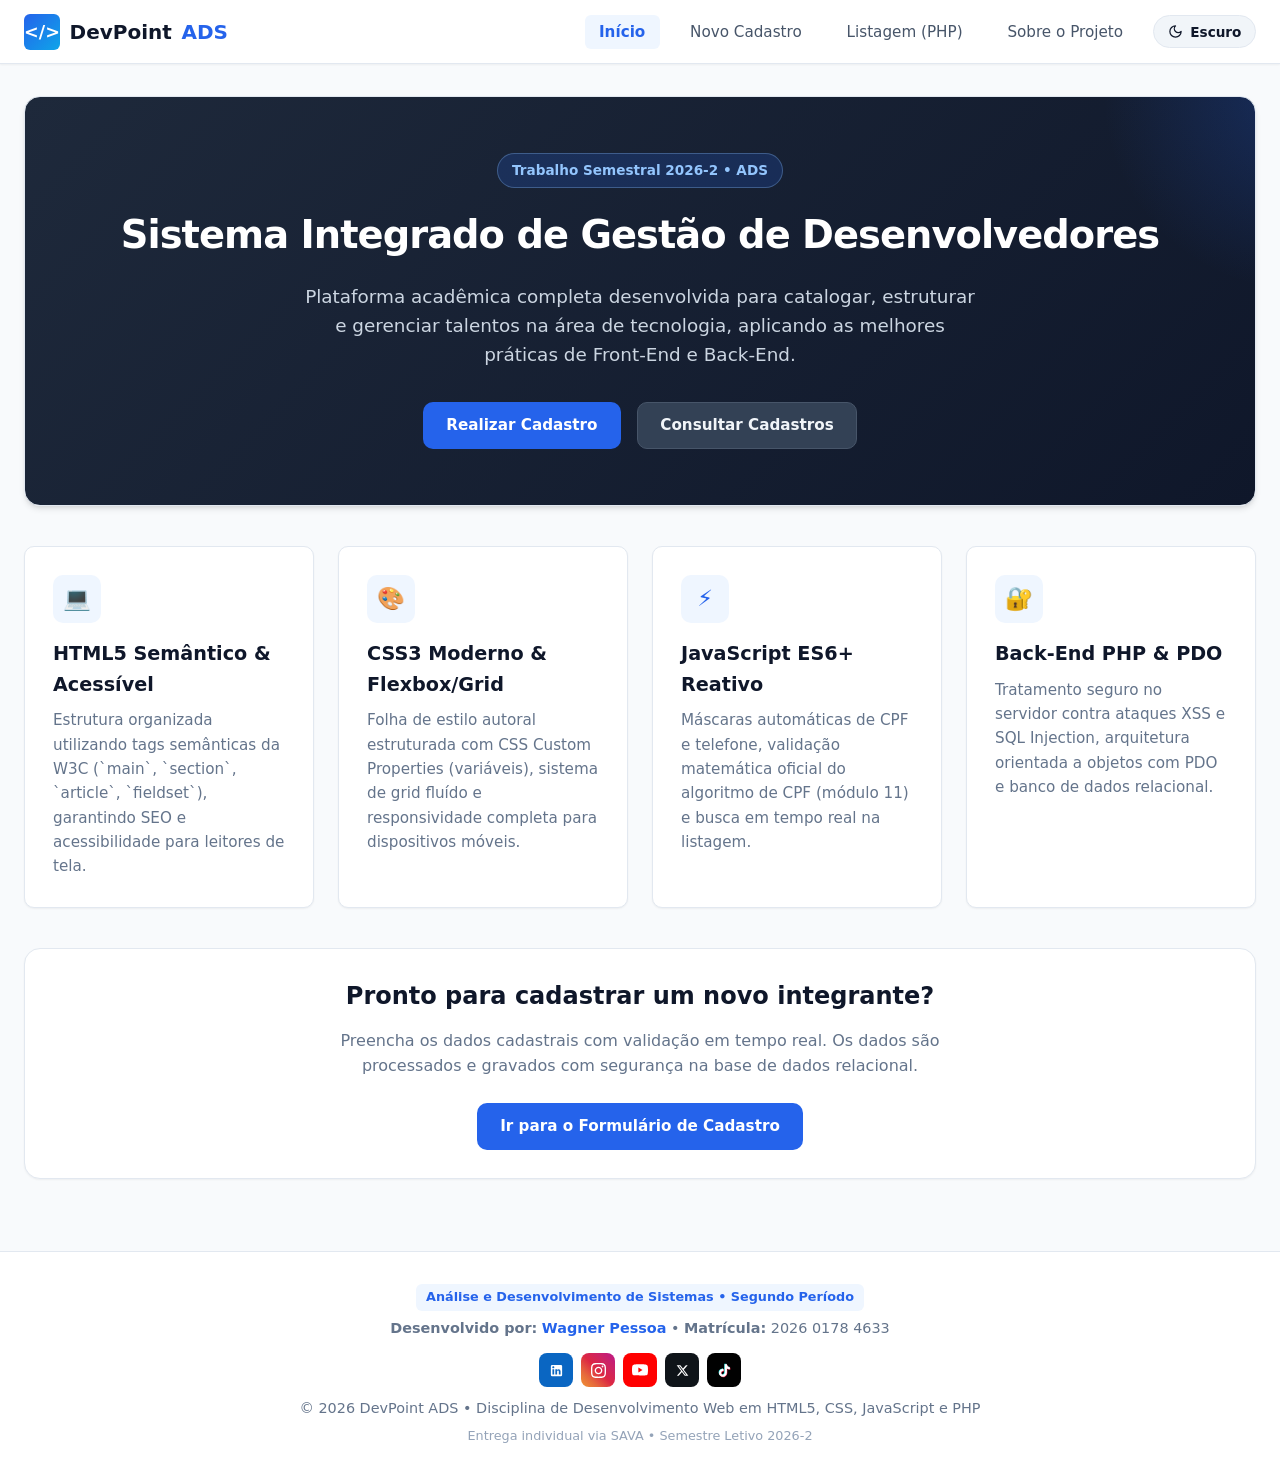
==== Introducao_Programacao_De_Computadores/Desenv. Web em Html5, Css, Javascript e Php/index.html @ 794cc897 "Envio do Projeto" ====
<!DOCTYPE html>
<html lang="pt-BR">
<head>
    <meta charset="UTF-8">
    <meta name="viewport" content="width=device-width, initial-scale=1.0">
    <title>DevPoint ADS - Gestão de Talentos em Tecnologia</title>
    <script>
        (function () {
            var t = localStorage.getItem('devpoint-theme');
            if (!t) t = window.matchMedia('(prefers-color-scheme: dark)').matches ? 'dark' : 'light';
            document.documentElement.setAttribute('data-theme', t);
        })();
    </script>
    <link rel="stylesheet" href="css/style.css">
</head>
<body>

    <!-- CABEÇALHO / NAVBAR -->
    <header class="navbar">
        <div class="nav-container">
            <a href="index.html" class="brand">
                <div class="brand-icon">&lt;/&gt;</div>
                DevPoint <span>ADS</span>
            </a>
            <nav>
                <ul class="nav-links">
                    <li><a href="index.html" class="active">Início</a></li>
                    <li><a href="cadastro.html">Novo Cadastro</a></li>
                    <li><a href="listar.php">Listagem (PHP)</a></li>
                    <li><a href="sobre.html">Sobre o Projeto</a></li>
                    <li>
                        <button type="button" id="theme-toggle" class="theme-toggle-btn" aria-label="Alternar tema claro e escuro">
                            <span>Escuro</span>
                        </button>
                    </li>
                </ul>
            </nav>
        </div>
    </header>

    <!-- CONTEÚDO PRINCIPAL -->
    <main class="main-wrapper">

        <!-- HERO SECTION -->
        <section class="hero">
            <span class="hero-tag">Trabalho Semestral 2026-2 &bull; ADS</span>
            <h1>Sistema Integrado de Gestão de Desenvolvedores</h1>
            <p>
                Plataforma acadêmica completa desenvolvida para catalogar, estruturar e gerenciar talentos na área de tecnologia, aplicando as melhores práticas de Front-End e Back-End.
            </p>
            <div class="hero-actions">
                <a href="cadastro.html" class="btn btn-primary">Realizar Cadastro</a>
                <a href="listar.php" class="btn btn-secondary">Consultar Cadastros</a>
            </div>
        </section>

        <!-- CARDS DE RECURSOS / ARQUITETURA -->
        <section class="grid-cards">
            <article class="card">
                <div class="card-icon">&#128187;</div>
                <h3>HTML5 Semântico &amp; Acessível</h3>
                <p>
                    Estrutura organizada utilizando tags semânticas da W3C (`main`, `section`, `article`, `fieldset`), garantindo SEO e acessibilidade para leitores de tela.
                </p>
            </article>

            <article class="card">
                <div class="card-icon">&#127912;</div>
                <h3>CSS3 Moderno &amp; Flexbox/Grid</h3>
                <p>
                    Folha de estilo autoral estruturada com CSS Custom Properties (variáveis), sistema de grid fluído e responsividade completa para dispositivos móveis.
                </p>
            </article>

            <article class="card">
                <div class="card-icon">&#9889;</div>
                <h3>JavaScript ES6+ Reativo</h3>
                <p>
                    Máscaras automáticas de CPF e telefone, validação matemática oficial do algoritmo de CPF (módulo 11) e busca em tempo real na listagem.
                </p>
            </article>

            <article class="card">
                <div class="card-icon">&#128272;</div>
                <h3>Back-End PHP &amp; PDO</h3>
                <p>
                    Tratamento seguro no servidor contra ataques XSS e SQL Injection, arquitetura orientada a objetos com PDO e banco de dados relacional.
                </p>
            </article>
        </section>

        <!-- BANNER DE RESUMO OPERACIONAL -->
        <div class="table-card" style="text-align: center; margin-bottom: 2.5rem;">
            <h2>Pronto para cadastrar um novo integrante?</h2>
            <p style="color: var(--text-muted); margin: 0.8rem auto 1.5rem; max-width: 600px;">
                Preencha os dados cadastrais com validação em tempo real. Os dados são processados e gravados com segurança na base de dados relacional.
            </p>
            <a href="cadastro.html" class="btn btn-primary">Ir para o Formulário de Cadastro</a>
        </div>

    </main>

    <!-- RODAPÉ -->
    <footer>
        <div class="footer-content">
            <span class="footer-badge">Análise e Desenvolvimento de Sistemas &bull; Segundo Período</span>
            <p><strong>Desenvolvido por:</strong> <a href="https://github.com/WagnerPessoaDEV" target="_blank" rel="noopener noreferrer" class="author-name-link" title="Acessar Portfólio de Wagner Pessoa">Wagner Pessoa</a> &bull; <strong>Matrícula:</strong> 2026 0178 4633</p>
            <div class="footer-socials">
                <a href="https://www.linkedin.com/in/wagnerpessoadev/" target="_blank" rel="noopener noreferrer" class="social-btn social-btn-linkedin" title="LinkedIn">
                    <svg viewBox="0 0 24 24" width="15" height="15" fill="currentColor" aria-hidden="true"><path d="M19 3a2 2 0 0 1 2 2v14a2 2 0 0 1-2 2H5a2 2 0 0 1-2-2V5a2 2 0 0 1 2-2h14m-.5 15.5v-5.3a3.26 3.26 0 0 0-3.26-3.26c-.85 0-1.84.52-2.28 1.3v-1.11h-2.79v8.37h2.79v-4.93c0-.77.62-1.4 1.39-1.4a1.4 1.4 0 0 1 1.4 1.4v4.93h2.75M6.88 8.56a1.68 1.68 0 0 0 1.68-1.68c0-.93-.75-1.69-1.68-1.69a1.69 1.69 0 0 0-1.69 1.69c0 .93.76 1.68 1.69 1.68m1.39 9.94v-8.37H5.5v8.37h2.77z"/></svg>
                </a>
                <a href="https://www.instagram.com/wagnerpessoadev/" target="_blank" rel="noopener noreferrer" class="social-btn social-btn-instagram" title="Instagram">
                    <svg viewBox="0 0 24 24" width="15" height="15" fill="currentColor" aria-hidden="true"><path d="M12 2.163c3.204 0 3.584.012 4.85.07 3.252.148 4.771 1.691 4.919 4.919.058 1.265.069 1.645.069 4.849 0 3.205-.012 3.584-.069 4.849-.149 3.225-1.664 4.771-4.919 4.919-1.266.058-1.644.07-4.85.07-3.204 0-3.584-.012-4.849-.07-3.26-.149-4.771-1.699-4.919-4.92-.058-1.265-.07-1.644-.07-4.849 0-3.204.013-3.583.07-4.849.149-3.227 1.664-4.771 4.919-4.919 1.266-.057 1.645-.069 4.849-.069zm0-2.163c-3.259 0-3.667.014-4.947.072-4.358.2-6.78 2.618-6.98 6.98-.059 1.281-.073 1.689-.073 4.948 0 3.259.014 3.668.072 4.948.2 4.358 2.618 6.78 6.98 6.98 1.281.058 1.689.072 4.948.072 3.259 0 3.668-.014 4.948-.072 4.354-.2 6.782-2.618 6.979-6.98.059-1.28.073-1.689.073-4.948 0-3.259-.014-3.667-.072-4.947-.196-4.354-2.617-6.78-6.979-6.98-1.281-.059-1.69-.073-4.949-.073zm0 5.838c-3.403 0-6.162 2.759-6.162 6.162s2.759 6.163 6.162 6.163 6.162-2.759 6.162-6.163c0-3.403-2.759-6.162-6.162-6.162zm0 10.162c-2.209 0-4-1.79-4-4 0-2.209 1.791-4 4-4s4 1.791 4 4c0 2.21-1.791 4-4 4zm6.406-11.845c-.796 0-1.441.645-1.441 1.44s.645 1.44 1.441 1.44c.795 0 1.439-.645 1.439-1.44s-.644-1.44-1.439-1.44z"/></svg>
                </a>
                <a href="https://www.youtube.com/@wagnerpessoaDEV" target="_blank" rel="noopener noreferrer" class="social-btn social-btn-youtube" title="YouTube">
                    <svg viewBox="0 0 24 24" width="16" height="16" fill="currentColor" aria-hidden="true"><path d="M23.498 6.186a3.016 3.016 0 0 0-2.122-2.136C19.505 3.545 12 3.545 12 3.545s-7.505 0-9.377.505A3.017 3.017 0 0 0 .502 6.186C0 8.07 0 12 0 12s0 3.93.502 5.814a3.016 3.016 0 0 0 2.122 2.136c1.871.505 9.376.505 9.376.505s7.505 0 9.377-.505a3.015 3.015 0 0 0 2.122-2.136C24 15.93 24 12 24 12s0-3.93-.502-5.814zM9.545 15.568V8.432L15.818 12l-6.273 3.568z"/></svg>
                </a>
                <a href="https://x.com/WagnerPessoaDEV" target="_blank" rel="noopener noreferrer" class="social-btn social-btn-x" title="X (Twitter)">
                    <svg viewBox="0 0 24 24" width="13" height="13" fill="currentColor" aria-hidden="true"><path d="M18.244 2.25h3.308l-7.227 8.26 8.502 11.24H16.17l-5.214-6.817L4.99 21.75H1.68l7.73-8.835L1.254 2.25H8.08l4.713 6.231zm-1.161 17.52h1.833L7.084 4.126H5.117z"/></svg>
                </a>
                <a href="https://www.tiktok.com/@wagnerpessoadev" target="_blank" rel="noopener noreferrer" class="social-btn social-btn-tiktok" title="TikTok">
                    <svg viewBox="0 0 24 24" width="15" height="15" aria-hidden="true">
                        <path transform="translate(-0.7, -0.7)" fill="#25F4EE" d="M19.59 6.69a4.83 4.83 0 0 1-3.77-4.25V2h-3.45v13.67a2.89 2.89 0 0 1-5.2 1.74 2.89 2.89 0 0 1 2.31-4.64 2.93 2.93 0 0 1 .88.13V9.4a6.84 6.84 0 0 0-1-.05A6.33 6.33 0 0 0 5 20.1a6.34 6.34 0 0 0 10.86-4.43v-7a8.16 8.16 0 0 0 4.77 1.52v-3.4a4.85 4.85 0 0 1-1-.1z"/>
                        <path transform="translate(0.7, 0.7)" fill="#FE2C55" d="M19.59 6.69a4.83 4.83 0 0 1-3.77-4.25V2h-3.45v13.67a2.89 2.89 0 0 1-5.2 1.74 2.89 2.89 0 0 1 2.31-4.64 2.93 2.93 0 0 1 .88.13V9.4a6.84 6.84 0 0 0-1-.05A6.33 6.33 0 0 0 5 20.1a6.34 6.34 0 0 0 10.86-4.43v-7a8.16 8.16 0 0 0 4.77 1.52v-3.4a4.85 4.85 0 0 1-1-.1z"/>
                        <path fill="#FFFFFF" d="M19.59 6.69a4.83 4.83 0 0 1-3.77-4.25V2h-3.45v13.67a2.89 2.89 0 0 1-5.2 1.74 2.89 2.89 0 0 1 2.31-4.64 2.93 2.93 0 0 1 .88.13V9.4a6.84 6.84 0 0 0-1-.05A6.33 6.33 0 0 0 5 20.1a6.34 6.34 0 0 0 10.86-4.43v-7a8.16 8.16 0 0 0 4.77 1.52v-3.4a4.85 4.85 0 0 1-1-.1z"/>
                    </svg>
                </a>
            </div>
            <p>&copy; 2026 DevPoint ADS &bull; Disciplina de Desenvolvimento Web em HTML5, CSS, JavaScript e PHP</p>
            <p style="font-size: 0.8rem; color: #94a3b8;">Entrega individual via SAVA &bull; Semestre Letivo 2026-2</p>
        </div>
    </footer>

    <script src="js/main.js"></script>
</body>
</html>
---- Introducao_Programacao_De_Computadores/Desenv. Web em Html5, Css, Javascript e Php/css/style.css ----
/* ==============================================================================
   PROJETO: Sistema de Gestão de Desenvolvedores (DevPoint ADS)
   DISCIPLINA: Desenvolvimento Web em HTML5, CSS, JavaScript e PHP (2026-2)
   AUTOR: Wagner Pessoa (Matrícula: 2026 0178 4633) - ADS
   ARQUIVO: css/style.css
   CONCEITO: Design System com CSS Variables, Flexbox, Grid e Responsividade
   ============================================================================== */

/* --- 1. RESET E VARIÁVEIS GLOBAIS (TEMA CLARO & ESCURO) --- */
:root {
  color-scheme: light;

  --primary: #2563eb;
  --primary-hover: #1d4ed8;
  --primary-light: #eff6ff;
  --secondary: #475569;
  --accent: #0ea5e9;
  --success: #10b981;
  --success-bg: #ecfdf5;
  --danger: #ef4444;
  --danger-hover: #dc2626;
  --danger-bg: #fef2f2;
  --warning: #f59e0b;
  --warning-bg: #fffbeb;

  --bg-page: #f8fafc;
  --bg-surface: #ffffff;
  --bg-card: #ffffff;
  --bg-input: #ffffff;
  --bg-subtle: #f1f5f9;
  --bg-avatar: #e2e8f0;
  --bg-hover: #f8fafc;
  --text-main: #0f172a;
  --text-muted: #64748b;
  --border-color: #e2e8f0;
  --border-focus: #3b82f6;
  --card-hover-border: #cbd5e1;

  --hero-bg: linear-gradient(135deg, #1e293b, #0f172a);
  --btn-secondary-bg: #334155;
  --btn-secondary-text: #f1f5f9;
  --btn-secondary-border: #475569;
  --btn-secondary-hover: #475569;

  --badge-junior-bg: #dbeafe;
  --badge-junior-text: #1e40af;
  --badge-pleno-bg: #fef3c7;
  --badge-pleno-text: #92400e;
  --badge-senior-bg: #d1fae5;
  --badge-senior-text: #065f46;
  --badge-tech-text: #334155;

  --alert-success-border: #a7f3d0;
  --alert-success-text: #065f46;
  --alert-danger-border: #fecaca;
  --alert-danger-text: #991b1b;

  --shadow-sm: 0 1px 2px 0 rgba(0, 0, 0, 0.05);
  --shadow-md: 0 4px 6px -1px rgba(0, 0, 0, 0.1), 0 2px 4px -2px rgba(0, 0, 0, 0.1);
  --shadow-lg: 0 10px 15px -3px rgba(0, 0, 0, 0.1), 0 4px 6px -4px rgba(0, 0, 0, 0.1);

  --radius-sm: 6px;
  --radius-md: 10px;
  --radius-lg: 16px;
  --transition: all 0.2s ease-in-out;
  --font-family: system-ui, -apple-system, 'Segoe UI', Roboto, Helvetica, Arial, sans-serif;
}

[data-theme="dark"] {
  color-scheme: dark;

  --primary: #3b82f6;
  --primary-hover: #60a5fa;
  --primary-light: rgba(59, 130, 246, 0.16);
  --secondary: #cbd5e1;
  --accent: #38bdf8;
  --success: #34d399;
  --success-bg: rgba(16, 185, 129, 0.14);
  --danger: #f87171;
  --danger-hover: #ef4444;
  --danger-bg: rgba(239, 68, 68, 0.15);
  --warning: #fbbf24;
  --warning-bg: rgba(245, 158, 11, 0.14);

  --bg-page: #0b1120;
  --bg-surface: #0f172a;
  --bg-card: #111c31;
  --bg-input: #0b1324;
  --bg-subtle: #1e293b;
  --bg-avatar: #1e293b;
  --bg-hover: rgba(59, 130, 246, 0.08);
  --text-main: #f1f5f9;
  --text-muted: #94a3b8;
  --border-color: #1e293b;
  --border-focus: #60a5fa;
  --card-hover-border: #334155;

  --hero-bg: linear-gradient(135deg, #131f38, #080d1a);
  --btn-secondary-bg: #1e293b;
  --btn-secondary-text: #e2e8f0;
  --btn-secondary-border: #334155;
  --btn-secondary-hover: #334155;

  --badge-junior-bg: rgba(59, 130, 246, 0.2);
  --badge-junior-text: #93c5fd;
  --badge-pleno-bg: rgba(245, 158, 11, 0.2);
  --badge-pleno-text: #fcd34d;
  --badge-senior-bg: rgba(16, 185, 129, 0.2);
  --badge-senior-text: #6ee7b7;
  --badge-tech-text: #cbd5e1;

  --alert-success-border: rgba(16, 185, 129, 0.35);
  --alert-success-text: #6ee7b7;
  --alert-danger-border: rgba(239, 68, 68, 0.35);
  --alert-danger-text: #fca5a5;

  --shadow-sm: 0 1px 2px 0 rgba(0, 0, 0, 0.35);
  --shadow-md: 0 4px 10px -1px rgba(0, 0, 0, 0.45), 0 2px 4px -2px rgba(0, 0, 0, 0.35);
  --shadow-lg: 0 10px 20px -3px rgba(0, 0, 0, 0.55), 0 4px 6px -4px rgba(0, 0, 0, 0.4);
}

* {
  margin: 0;
  padding: 0;
  box-sizing: border-box;
}

body {
  font-family: var(--font-family);
  background-color: var(--bg-page);
  color: var(--text-main);
  line-height: 1.6;
  min-height: 100vh;
  display: flex;
  flex-direction: column;
  transition: background-color 0.25s ease, color 0.2s ease;
}

code {
  background-color: var(--bg-subtle);
  color: var(--primary);
  padding: 0.15rem 0.4rem;
  border-radius: 4px;
  font-size: 0.85em;
}

/* --- 2. HEADER E NAVEGAÇÃO --- */
.navbar {
  background-color: var(--bg-surface);
  border-bottom: 1px solid var(--border-color);
  position: sticky;
  top: 0;
  z-index: 100;
  box-shadow: var(--shadow-sm);
}

.nav-container {
  max-width: 1280px;
  margin: 0 auto;
  padding: 0.85rem 1.5rem;
  display: flex;
  justify-content: space-between;
  align-items: center;
}

.brand {
  display: flex;
  align-items: center;
  gap: 0.6rem;
  text-decoration: none;
  font-size: 1.25rem;
  font-weight: 700;
  color: var(--text-main);
}

.brand-icon {
  background: linear-gradient(135deg, var(--primary), var(--accent));
  color: #fff;
  width: 36px;
  height: 36px;
  border-radius: var(--radius-sm);
  display: flex;
  align-items: center;
  justify-content: center;
  font-size: 1.1rem;
}

.brand span {
  color: var(--primary);
}

.nav-links {
  display: flex;
  list-style: none;
  gap: 1rem;
  align-items: center;
}

.nav-links a {
  text-decoration: none;
  color: var(--secondary);
  font-weight: 500;
  padding: 0.5rem 0.9rem;
  border-radius: var(--radius-sm);
  transition: var(--transition);
  font-size: 0.95rem;
}

.nav-links a:hover {
  color: var(--primary);
  background-color: var(--primary-light);
}

.nav-links a.active {
  color: var(--primary);
  background-color: var(--primary-light);
  font-weight: 600;
}

/* Botão de alternância de tema (Claro/Escuro) */
.theme-toggle-btn {
  display: inline-flex;
  align-items: center;
  gap: 0.45rem;
  padding: 0.45rem 0.85rem;
  border-radius: 999px;
  background-color: var(--bg-subtle);
  color: var(--text-main);
  border: 1px solid var(--border-color);
  font-family: inherit;
  font-size: 0.85rem;
  font-weight: 600;
  cursor: pointer;
  transition: var(--transition);
}

.theme-toggle-btn:hover {
  border-color: var(--primary);
  color: var(--primary);
  background-color: var(--primary-light);
}

.theme-toggle-btn svg {
  display: block;
  flex-shrink: 0;
}

/* --- 3. CONTAINER PRINCIPAL --- */
.main-wrapper {
  flex: 1;
  max-width: 1280px;
  width: 100%;
  margin: 2rem auto;
  padding: 0 1.5rem;
}

/* --- 4. HERO SECTION (HOME) --- */
.hero {
  background: var(--hero-bg);
  color: #ffffff;
  border: 1px solid var(--border-color);
  border-radius: var(--radius-lg);
  padding: 3.5rem 2rem;
  text-align: center;
  margin-bottom: 2.5rem;
  box-shadow: var(--shadow-md);
  position: relative;
  overflow: hidden;
}

.hero::after {
  content: "";
  position: absolute;
  top: -50%;
  right: -20%;
  width: 400px;
  height: 400px;
  background: radial-gradient(circle, rgba(37, 99, 235, 0.25) 0%, transparent 70%);
  pointer-events: none;
}

.hero-tag {
  display: inline-block;
  background-color: rgba(37, 99, 235, 0.2);
  color: #93c5fd;
  border: 1px solid rgba(147, 197, 253, 0.3);
  padding: 0.35rem 0.9rem;
  border-radius: 999px;
  font-size: 0.85rem;
  font-weight: 600;
  margin-bottom: 1rem;
}

.hero h1 {
  font-size: 2.4rem;
  font-weight: 800;
  letter-spacing: -0.025em;
  margin-bottom: 1rem;
}

.hero p {
  font-size: 1.15rem;
  color: #cbd5e1;
  max-width: 680px;
  margin: 0 auto 2rem;
}

.hero-actions {
  display: flex;
  gap: 1rem;
  justify-content: center;
  flex-wrap: wrap;
}

/* --- 5. BOTÕES --- */
.btn {
  display: inline-flex;
  align-items: center;
  justify-content: center;
  gap: 0.5rem;
  padding: 0.65rem 1.4rem;
  border-radius: var(--radius-md);
  font-size: 0.95rem;
  font-weight: 600;
  cursor: pointer;
  text-decoration: none;
  border: 1px solid transparent;
  transition: var(--transition);
}

.btn-primary {
  background-color: var(--primary);
  color: #ffffff;
}

.btn-primary:hover {
  background-color: var(--primary-hover);
  box-shadow: 0 4px 12px rgba(37, 99, 235, 0.3);
  transform: translateY(-1px);
}

.btn-secondary {
  background-color: var(--btn-secondary-bg);
  color: var(--btn-secondary-text);
  border: 1px solid var(--btn-secondary-border);
}

.btn-secondary:hover {
  background-color: var(--btn-secondary-hover);
  color: #ffffff;
}

.btn-outline {
  background-color: transparent;
  color: var(--primary);
  border-color: var(--border-color);
}

.btn-outline:hover {
  background-color: var(--primary-light);
  border-color: var(--primary);
}

.btn-danger {
  background-color: var(--danger);
  color: #ffffff;
}

.btn-danger:hover {
  background-color: var(--danger-hover);
}

.btn-sm {
  padding: 0.4rem 0.8rem;
  font-size: 0.85rem;
}

/* --- 6. GRIDS E CARDS --- */
.grid-cards {
  display: grid;
  grid-template-columns: repeat(auto-fit, minmax(280px, 1fr));
  gap: 1.5rem;
  margin-bottom: 2.5rem;
}

.card {
  background-color: var(--bg-card);
  border: 1px solid var(--border-color);
  border-radius: var(--radius-md);
  padding: 1.75rem;
  box-shadow: var(--shadow-sm);
  transition: var(--transition);
}

.card:hover {
  border-color: var(--card-hover-border);
  box-shadow: var(--shadow-md);
  transform: translateY(-2px);
}

.card-icon {
  width: 48px;
  height: 48px;
  border-radius: var(--radius-md);
  background-color: var(--primary-light);
  color: var(--primary);
  display: flex;
  align-items: center;
  justify-content: center;
  font-size: 1.4rem;
  margin-bottom: 1rem;
}

.card h3 {
  font-size: 1.2rem;
  margin-bottom: 0.5rem;
  color: var(--text-main);
}

.card p {
  color: var(--text-muted);
  font-size: 0.95rem;
}

/* --- 7. FORMULÁRIO DE CADASTRO --- */
.form-card {
  background-color: var(--bg-card);
  border: 1px solid var(--border-color);
  border-radius: var(--radius-lg);
  padding: 2.5rem;
  box-shadow: var(--shadow-md);
  max-width: 820px;
  margin: 0 auto;
}

.form-header {
  border-bottom: 1px solid var(--border-color);
  padding-bottom: 1.25rem;
  margin-bottom: 2rem;
}

.form-header h2 {
  font-size: 1.6rem;
  color: var(--text-main);
  display: flex;
  align-items: center;
  gap: 0.5rem;
}

.form-header p {
  color: var(--text-muted);
  font-size: 0.95rem;
  margin-top: 0.25rem;
}

.form-grid {
  display: grid;
  grid-template-columns: 1fr 1fr;
  gap: 1.25rem;
}

.form-group-full {
  grid-column: 1 / -1;
}

.form-group {
  display: flex;
  flex-direction: column;
  gap: 0.4rem;
}

.form-group label {
  font-weight: 600;
  font-size: 0.9rem;
  color: var(--text-main);
}

.form-group label .required {
  color: var(--danger);
  margin-left: 2px;
}

.form-control {
  width: 100%;
  padding: 0.65rem 0.9rem;
  font-size: 0.95rem;
  font-family: inherit;
  color: var(--text-main);
  background-color: var(--bg-input);
  border: 1px solid var(--border-color);
  border-radius: var(--radius-sm);
  transition: var(--transition);
}

.form-control::placeholder {
  color: var(--text-muted);
}

select.form-control option {
  background-color: var(--bg-card);
  color: var(--text-main);
}

.form-control:focus {
  outline: none;
  border-color: var(--border-focus);
  box-shadow: 0 0 0 3px rgba(37, 99, 235, 0.15);
}

.form-control.is-invalid {
  border-color: var(--danger);
  background-color: var(--danger-bg);
}

.form-control.is-valid {
  border-color: var(--success);
}

.field-feedback {
  font-size: 0.8rem;
  color: var(--danger);
  min-height: 1rem;
}

/* Upload e Pré-visualização de Foto */
.photo-upload-box {
  display: flex;
  align-items: center;
  gap: 1.25rem;
  padding: 1rem;
  background-color: var(--bg-page);
  border: 1px dashed var(--border-color);
  border-radius: var(--radius-md);
  margin-top: 0.35rem;
}

.avatar-preview {
  width: 76px;
  height: 76px;
  border-radius: 50%;
  background-color: var(--bg-avatar);
  border: 2px solid var(--border-color);
  display: flex;
  align-items: center;
  justify-content: center;
  overflow: hidden;
  font-size: 2rem;
  color: var(--text-muted);
  flex-shrink: 0;
}

.avatar-preview img {
  width: 100%;
  height: 100%;
  object-fit: cover;
}

.photo-input-area {
  display: flex;
  flex-direction: column;
  gap: 0.35rem;
}

.photo-hint {
  font-size: 0.78rem;
  color: var(--text-muted);
}

/* Divisores de Seção no Formulário */
.form-section-divider {
  margin-top: 1.25rem;
  padding-top: 1.25rem;
  border-top: 1px solid var(--border-color);
}

.form-section-title {
  font-size: 1.05rem;
  font-weight: 700;
  color: var(--primary);
  display: block;
}

.form-section-desc {
  font-size: 0.85rem;
  color: var(--text-muted);
  margin-top: 0.2rem;
}

/* Redes Sociais na Tabela de Listagem */
.social-badges {
  display: flex;
  align-items: center;
  gap: 0.35rem;
  margin-top: 0.4rem;
  flex-wrap: nowrap;
}

.social-badges .social-btn {
  width: 26px;
  height: 26px;
  padding: 0;
  border-radius: 6px;
}

.social-btn {
  display: inline-flex;
  align-items: center;
  justify-content: center;
  gap: 0.4rem;
  padding: 0.25rem 0.6rem;
  border-radius: var(--radius-sm);
  font-size: 0.8rem;
  font-weight: 600;
  text-decoration: none;
  transition: var(--transition);
}

.social-btn svg {
  display: block;
  flex-shrink: 0;
}

.footer-socials .social-btn {
  width: 34px;
  height: 34px;
  padding: 0;
  border-radius: 8px;
}

.social-btn-linkedin {
  background-color: #0a66c2;
  color: #ffffff;
}

.social-btn-instagram {
  background: linear-gradient(45deg, #f09433 0%, #e6683c 25%, #dc2743 50%, #cc2366 75%, #bc1888 100%);
  color: #ffffff;
}

.social-btn-youtube {
  background-color: #ff0000;
  color: #ffffff;
}

.social-btn-x {
  background-color: #0f1419;
  color: #ffffff;
}

.social-btn-tiktok {
  background-color: #010101;
  color: #ffffff;
}

[data-theme="dark"] .social-btn-x,
[data-theme="dark"] .social-btn-tiktok {
  box-shadow: inset 0 0 0 1px rgba(255, 255, 255, 0.18);
}

.social-btn:hover {
  opacity: 0.85;
  transform: translateY(-1px);
}

.dev-avatar-table,
.dev-avatar-fallback {
  width: 50px;
  height: 50px;
  border-radius: 50%;
  border: 2px solid var(--border-color);
  box-shadow: var(--shadow-sm);
  flex-shrink: 0;
}

.dev-avatar-table {
  object-fit: cover;
}

.dev-avatar-fallback {
  background-color: var(--bg-avatar);
  display: flex;
  align-items: center;
  justify-content: center;
  font-size: 1.35rem;
  color: var(--text-muted);
}

.dev-profile-cell {
  display: flex;
  align-items: center;
  gap: 0.85rem;
  min-width: 230px;
}

.dev-profile-info {
  display: flex;
  flex-direction: column;
  gap: 0.15rem;
}

.dev-name {
  color: var(--text-main);
  font-size: 0.98rem;
  font-weight: 700;
  line-height: 1.25;
  white-space: nowrap;
}

.dev-cpf {
  font-size: 0.8rem;
  color: var(--text-muted);
  white-space: nowrap;
  font-variant-numeric: tabular-nums;
}

.dev-contact-cell {
  display: flex;
  flex-direction: column;
  gap: 0.2rem;
  white-space: nowrap;
}

.dev-email {
  color: var(--primary);
  text-decoration: none;
  font-weight: 500;
  font-size: 0.9rem;
}

.dev-email:hover {
  text-decoration: underline;
}

.dev-phone {
  color: var(--text-muted);
  font-size: 0.82rem;
  font-variant-numeric: tabular-nums;
}

.dev-role-cell {
  display: flex;
  flex-direction: column;
  align-items: flex-start;
  gap: 0.35rem;
  white-space: nowrap;
}

.dev-cargo {
  font-weight: 600;
  font-size: 0.9rem;
  color: var(--text-main);
}

.dev-skills-cell {
  min-width: 195px;
  max-width: 265px;
}

.skills-list {
  display: flex;
  flex-wrap: wrap;
  gap: 0.35rem;
}

.dev-bio-snippet {
  font-size: 0.8rem;
  color: var(--text-muted);
  margin-top: 0.45rem;
  font-style: italic;
  line-height: 1.4;
}

.dev-date-cell {
  white-space: nowrap;
  font-size: 0.85rem;
  color: var(--secondary);
  font-variant-numeric: tabular-nums;
}

.textarea-char-count {
  font-size: 0.8rem;
  color: var(--text-muted);
  text-align: right;
  margin-top: 0.25rem;
}

/* Opções de rádio e checkbox personalizadas */
.options-group {
  display: flex;
  flex-wrap: wrap;
  gap: 1rem;
  margin-top: 0.35rem;
}

.option-item {
  display: flex;
  align-items: center;
  gap: 0.4rem;
  font-size: 0.92rem;
  cursor: pointer;
  color: var(--text-main);
}

.option-item input[type="radio"],
.option-item input[type="checkbox"] {
  cursor: pointer;
  accent-color: var(--primary);
  width: 17px;
  height: 17px;
}

.terms-box {
  display: flex;
  align-items: flex-start;
  gap: 0.6rem;
  padding: 1rem;
  background-color: var(--bg-page);
  border: 1px solid var(--border-color);
  border-radius: var(--radius-sm);
  margin-top: 0.5rem;
}

.terms-box input {
  margin-top: 0.25rem;
}

.form-actions {
  display: flex;
  justify-content: flex-end;
  gap: 1rem;
  margin-top: 2rem;
  padding-top: 1.5rem;
  border-top: 1px solid var(--border-color);
}

/* --- 8. TABELA DE DADOS (LISTAR) --- */
.table-card {
  background-color: var(--bg-card);
  border: 1px solid var(--border-color);
  border-radius: var(--radius-lg);
  padding: 1.75rem;
  box-shadow: var(--shadow-sm);
}

.table-toolbar {
  display: flex;
  justify-content: space-between;
  align-items: center;
  flex-wrap: wrap;
  gap: 1rem;
  margin-bottom: 1.5rem;
}

.search-box {
  position: relative;
  min-width: 280px;
}

.search-box input {
  padding-left: 2.2rem;
}

.search-icon {
  position: absolute;
  left: 0.75rem;
  top: 50%;
  transform: translateY(-50%);
  color: var(--text-muted);
  font-size: 0.9rem;
}

.table-responsive {
  width: 100%;
  overflow-x: auto;
}

table {
  width: 100%;
  border-collapse: collapse;
  text-align: left;
}

th {
  background-color: var(--bg-subtle);
  color: var(--secondary);
  font-size: 0.78rem;
  text-transform: uppercase;
  letter-spacing: 0.04em;
  font-weight: 700;
  padding: 0.85rem 0.75rem;
  border-bottom: 2px solid var(--border-color);
  white-space: nowrap;
}

td {
  padding: 0.95rem 0.75rem;
  border-bottom: 1px solid var(--border-color);
  font-size: 0.93rem;
  vertical-align: middle;
}

tbody tr:hover {
  background-color: var(--bg-hover);
}

/* Badges e tags */
.badge {
  display: inline-block;
  padding: 0.25rem 0.6rem;
  border-radius: 999px;
  font-size: 0.78rem;
  font-weight: 600;
}

.badge-junior {
  background-color: var(--badge-junior-bg);
  color: var(--badge-junior-text);
}

.badge-pleno {
  background-color: var(--badge-pleno-bg);
  color: var(--badge-pleno-text);
}

.badge-senior {
  background-color: var(--badge-senior-bg);
  color: var(--badge-senior-text);
}

.badge-tech {
  background-color: var(--bg-subtle);
  color: var(--badge-tech-text);
  border: 1px solid var(--border-color);
  margin: 0;
  white-space: nowrap;
}

/* --- 9. ALERTAS --- */
.alert {
  padding: 1rem 1.25rem;
  border-radius: var(--radius-md);
  margin-bottom: 1.5rem;
  display: flex;
  align-items: center;
  justify-content: space-between;
  border: 1px solid transparent;
}

.alert-success {
  background-color: var(--success-bg);
  border-color: var(--alert-success-border);
  color: var(--alert-success-text);
}

.alert-danger {
  background-color: var(--danger-bg);
  border-color: var(--alert-danger-border);
  color: var(--alert-danger-text);
}

.alert-close {
  background: transparent;
  border: none;
  font-size: 1.2rem;
  cursor: pointer;
  color: inherit;
  opacity: 0.6;
}

.alert-close:hover {
  opacity: 1;
}

/* Card de Perfil do Autor / Aluno (sobre.html) */
.author-card {
  background-color: var(--bg-surface);
  border: 1px solid var(--border-color);
  border-radius: var(--radius-lg);
  padding: 1.75rem;
  box-shadow: var(--shadow-sm);
  display: flex;
  flex-direction: column;
  gap: 1.5rem;
}

.author-card-header {
  display: flex;
  align-items: center;
  gap: 1.5rem;
  flex-wrap: wrap;
}

.author-avatar-wrapper {
  position: relative;
  width: 90px;
  height: 90px;
  border-radius: 50%;
  overflow: hidden;
  border: 3px solid var(--primary);
  box-shadow: var(--shadow-md);
  flex-shrink: 0;
  background-color: var(--bg-subtle);
}

.author-avatar-img {
  width: 100%;
  height: 100%;
  object-fit: cover;
  object-position: center 58%;
  display: block;
}

.author-info h3 {
  font-size: 1.4rem;
  color: var(--text-main);
  margin-bottom: 0.2rem;
}

.author-subtitle {
  color: var(--text-muted);
  font-size: 0.95rem;
  margin-bottom: 0.75rem;
}

.author-socials {
  margin-top: 0.5rem;
  display: flex;
  gap: 0.5rem;
  flex-wrap: wrap;
}

.author-socials .social-btn {
  padding: 0.35rem 0.75rem;
  font-size: 0.85rem;
}

.author-name-link {
  color: var(--primary);
  text-decoration: none;
  font-weight: 700;
  transition: var(--transition);
}

.author-name-link:hover {
  color: var(--primary-hover);
  text-decoration: underline;
}

.footer-socials {
  display: flex;
  justify-content: center;
  gap: 0.5rem;
  margin-top: 0.4rem;
  margin-bottom: 0.2rem;
  flex-wrap: wrap;
}

/* --- 10. FOOTER --- */
footer {
  background-color: var(--bg-surface);
  border-top: 1px solid var(--border-color);
  padding: 2rem 1.5rem;
  margin-top: auto;
  text-align: center;
}

.footer-content {
  max-width: 1280px;
  margin: 0 auto;
  color: var(--text-muted);
  font-size: 0.9rem;
  display: flex;
  flex-direction: column;
  gap: 0.4rem;
}

.footer-badge {
  display: inline-block;
  background-color: var(--primary-light);
  color: var(--primary);
  font-weight: 600;
  padding: 0.2rem 0.6rem;
  border-radius: var(--radius-sm);
  font-size: 0.8rem;
  width: fit-content;
  margin: 0 auto;
}

/* --- 11. RESPONSIVIDADE --- */
@media (max-width: 768px) {
  .nav-container {
    flex-direction: column;
    gap: 1rem;
  }

  .nav-links {
    flex-wrap: wrap;
    justify-content: center;
  }

  .form-grid {
    grid-template-columns: 1fr;
  }

  .hero h1 {
    font-size: 1.8rem;
  }

  .hero p {
    font-size: 1rem;
  }

  .form-card {
    padding: 1.5rem;
  }

  .table-toolbar {
    flex-direction: column;
    align-items: stretch;
  }

  .search-box {
    width: 100%;
  }
}
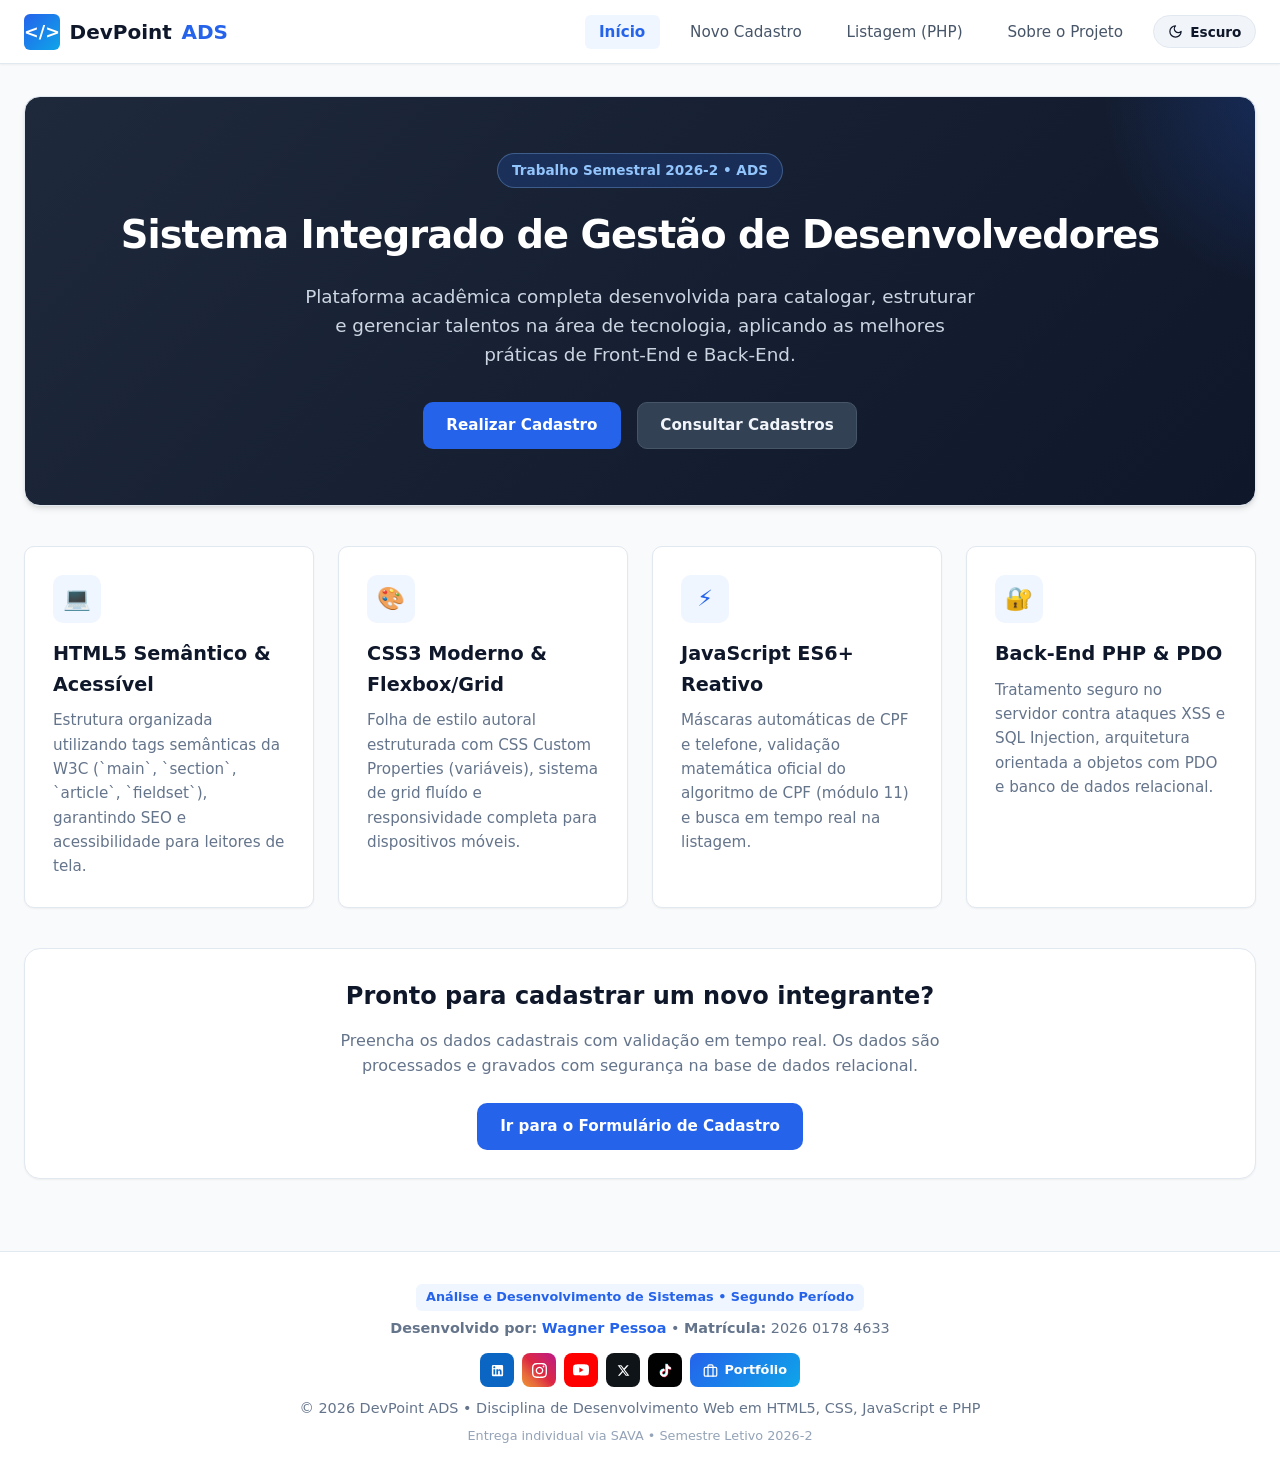
==== commit 316ede82: "feat: adicionar seção de portfólio" ====
--- a/Introducao_Programacao_De_Computadores/Desenv. Web em Html5, Css, Javascript e Php/index.html
+++ b/Introducao_Programacao_De_Computadores/Desenv. Web em Html5, Css, Javascript e Php/index.html
@@ -104,7 +104,7 @@
     <footer>
         <div class="footer-content">
             <span class="footer-badge">Análise e Desenvolvimento de Sistemas &bull; Segundo Período</span>
-            <p><strong>Desenvolvido por:</strong> <a href="https://github.com/WagnerPessoaDEV" target="_blank" rel="noopener noreferrer" class="author-name-link" title="Acessar Portfólio de Wagner Pessoa">Wagner Pessoa</a> &bull; <strong>Matrícula:</strong> 2026 0178 4633</p>
+            <p><strong>Desenvolvido por:</strong> <a href="https://wagnerpessoa.me" target="_blank" rel="noopener noreferrer" class="author-name-link" title="Acessar Portfólio de Wagner Pessoa">Wagner Pessoa</a> &bull; <strong>Matrícula:</strong> 2026 0178 4633</p>
             <div class="footer-socials">
                 <a href="https://www.linkedin.com/in/wagnerpessoadev/" target="_blank" rel="noopener noreferrer" class="social-btn social-btn-linkedin" title="LinkedIn">
                     <svg viewBox="0 0 24 24" width="15" height="15" fill="currentColor" aria-hidden="true"><path d="M19 3a2 2 0 0 1 2 2v14a2 2 0 0 1-2 2H5a2 2 0 0 1-2-2V5a2 2 0 0 1 2-2h14m-.5 15.5v-5.3a3.26 3.26 0 0 0-3.26-3.26c-.85 0-1.84.52-2.28 1.3v-1.11h-2.79v8.37h2.79v-4.93c0-.77.62-1.4 1.39-1.4a1.4 1.4 0 0 1 1.4 1.4v4.93h2.75M6.88 8.56a1.68 1.68 0 0 0 1.68-1.68c0-.93-.75-1.69-1.68-1.69a1.69 1.69 0 0 0-1.69 1.69c0 .93.76 1.68 1.69 1.68m1.39 9.94v-8.37H5.5v8.37h2.77z"/></svg>
@@ -125,6 +125,10 @@
                         <path fill="#FFFFFF" d="M19.59 6.69a4.83 4.83 0 0 1-3.77-4.25V2h-3.45v13.67a2.89 2.89 0 0 1-5.2 1.74 2.89 2.89 0 0 1 2.31-4.64 2.93 2.93 0 0 1 .88.13V9.4a6.84 6.84 0 0 0-1-.05A6.33 6.33 0 0 0 5 20.1a6.34 6.34 0 0 0 10.86-4.43v-7a8.16 8.16 0 0 0 4.77 1.52v-3.4a4.85 4.85 0 0 1-1-.1z"/>
                     </svg>
                 </a>
+                <a href="https://wagnerpessoa.me" target="_blank" rel="noopener noreferrer" class="social-btn social-btn-portfolio" title="Meu Portfólio">
+                    <svg viewBox="0 0 24 24" width="15" height="15" fill="none" stroke="currentColor" stroke-width="2" stroke-linecap="round" stroke-linejoin="round" aria-hidden="true"><rect width="20" height="14" x="2" y="7" rx="2" ry="2"/><path d="M16 21V5a2 2 0 0 0-2-2h-4a2 2 0 0 0-2 2v16"/></svg>
+                    <span>Portfólio</span>
+                </a>
             </div>
             <p>&copy; 2026 DevPoint ADS &bull; Disciplina de Desenvolvimento Web em HTML5, CSS, JavaScript e PHP</p>
             <p style="font-size: 0.8rem; color: #94a3b8;">Entrega individual via SAVA &bull; Semestre Letivo 2026-2</p>
--- a/Introducao_Programacao_De_Computadores/Desenv. Web em Html5, Css, Javascript e Php/css/style.css
+++ b/Introducao_Programacao_De_Computadores/Desenv. Web em Html5, Css, Javascript e Php/css/style.css
@@ -652,6 +652,18 @@
   color: #ffffff;
 }
 
+.social-btn-portfolio {
+  background: linear-gradient(135deg, var(--primary), var(--accent));
+  color: #ffffff;
+}
+
+.footer-socials .social-btn-portfolio {
+  width: auto;
+  padding: 0 0.8rem;
+  gap: 0.4rem;
+  font-size: 0.8rem;
+}
+
 [data-theme="dark"] .social-btn-x,
 [data-theme="dark"] .social-btn-tiktok {
   box-shadow: inset 0 0 0 1px rgba(255, 255, 255, 0.18);
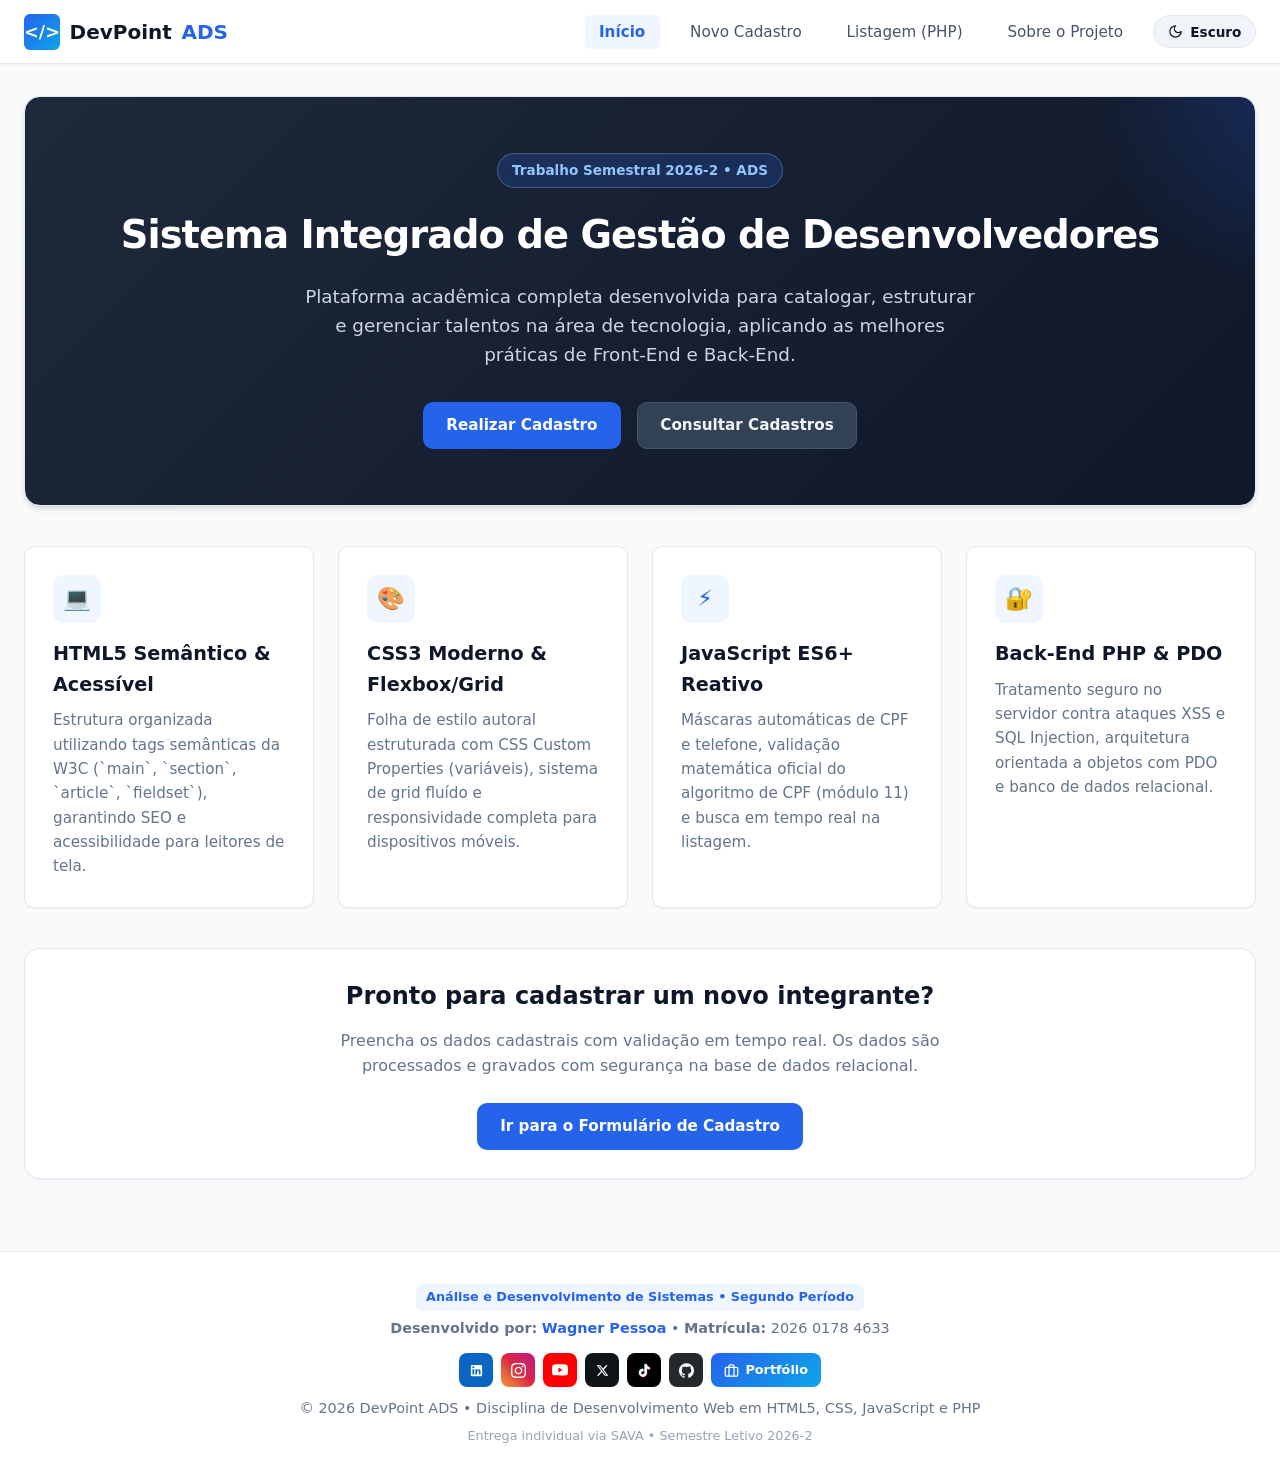
==== commit a88270b5: "feat: adicionar seção do Github" ====
--- a/Introducao_Programacao_De_Computadores/Desenv. Web em Html5, Css, Javascript e Php/index.html
+++ b/Introducao_Programacao_De_Computadores/Desenv. Web em Html5, Css, Javascript e Php/index.html
@@ -125,6 +125,9 @@
                         <path fill="#FFFFFF" d="M19.59 6.69a4.83 4.83 0 0 1-3.77-4.25V2h-3.45v13.67a2.89 2.89 0 0 1-5.2 1.74 2.89 2.89 0 0 1 2.31-4.64 2.93 2.93 0 0 1 .88.13V9.4a6.84 6.84 0 0 0-1-.05A6.33 6.33 0 0 0 5 20.1a6.34 6.34 0 0 0 10.86-4.43v-7a8.16 8.16 0 0 0 4.77 1.52v-3.4a4.85 4.85 0 0 1-1-.1z"/>
                     </svg>
                 </a>
+                <a href="https://github.com/WagnerPessoaDEV" target="_blank" rel="noopener noreferrer" class="social-btn social-btn-github" title="GitHub">
+                    <svg viewBox="0 0 24 24" width="15" height="15" fill="currentColor" aria-hidden="true"><path d="M12 .297c-6.63 0-12 5.373-12 12 0 5.303 3.438 9.8 8.205 11.385.6.113.82-.258.82-.577 0-.285-.01-1.04-.015-2.04-3.338.724-4.042-1.61-4.042-1.61C4.422 18.07 3.633 17.7 3.633 17.7c-1.087-.744.084-.729.084-.729 1.205.084 1.838 1.236 1.838 1.236 1.07 1.835 2.809 1.305 3.495.998.108-.776.417-1.305.76-1.605-2.665-.3-5.466-1.332-5.466-5.93 0-1.31.465-2.38 1.235-3.22-.135-.303-.54-1.523.105-3.176 0 0 1.005-.322 3.3 1.23.96-.267 1.98-.399 3-.405 1.02.006 2.04.138 3 .405 2.28-1.552 3.285-1.23 3.285-1.23.645 1.653.24 2.873.12 3.176.765.84 1.23 1.91 1.23 3.22 0 4.61-2.805 5.625-5.475 5.92.42.36.81 1.096.81 2.22 0 1.606-.015 2.896-.015 3.286 0 .315.21.69.825.57C20.565 22.092 24 17.592 24 12.297c0-6.627-5.373-12-12-12"/></svg>
+                </a>
                 <a href="https://wagnerpessoa.me" target="_blank" rel="noopener noreferrer" class="social-btn social-btn-portfolio" title="Meu Portfólio">
                     <svg viewBox="0 0 24 24" width="15" height="15" fill="none" stroke="currentColor" stroke-width="2" stroke-linecap="round" stroke-linejoin="round" aria-hidden="true"><rect width="20" height="14" x="2" y="7" rx="2" ry="2"/><path d="M16 21V5a2 2 0 0 0-2-2h-4a2 2 0 0 0-2 2v16"/></svg>
                     <span>Portfólio</span>
--- a/Introducao_Programacao_De_Computadores/Desenv. Web em Html5, Css, Javascript e Php/css/style.css
+++ b/Introducao_Programacao_De_Computadores/Desenv. Web em Html5, Css, Javascript e Php/css/style.css
@@ -652,6 +652,11 @@
   color: #ffffff;
 }
 
+.social-btn-github {
+  background-color: #24292e;
+  color: #ffffff;
+}
+
 .social-btn-portfolio {
   background: linear-gradient(135deg, var(--primary), var(--accent));
   color: #ffffff;
@@ -665,7 +670,8 @@
 }
 
 [data-theme="dark"] .social-btn-x,
-[data-theme="dark"] .social-btn-tiktok {
+[data-theme="dark"] .social-btn-tiktok,
+[data-theme="dark"] .social-btn-github {
   box-shadow: inset 0 0 0 1px rgba(255, 255, 255, 0.18);
 }
 
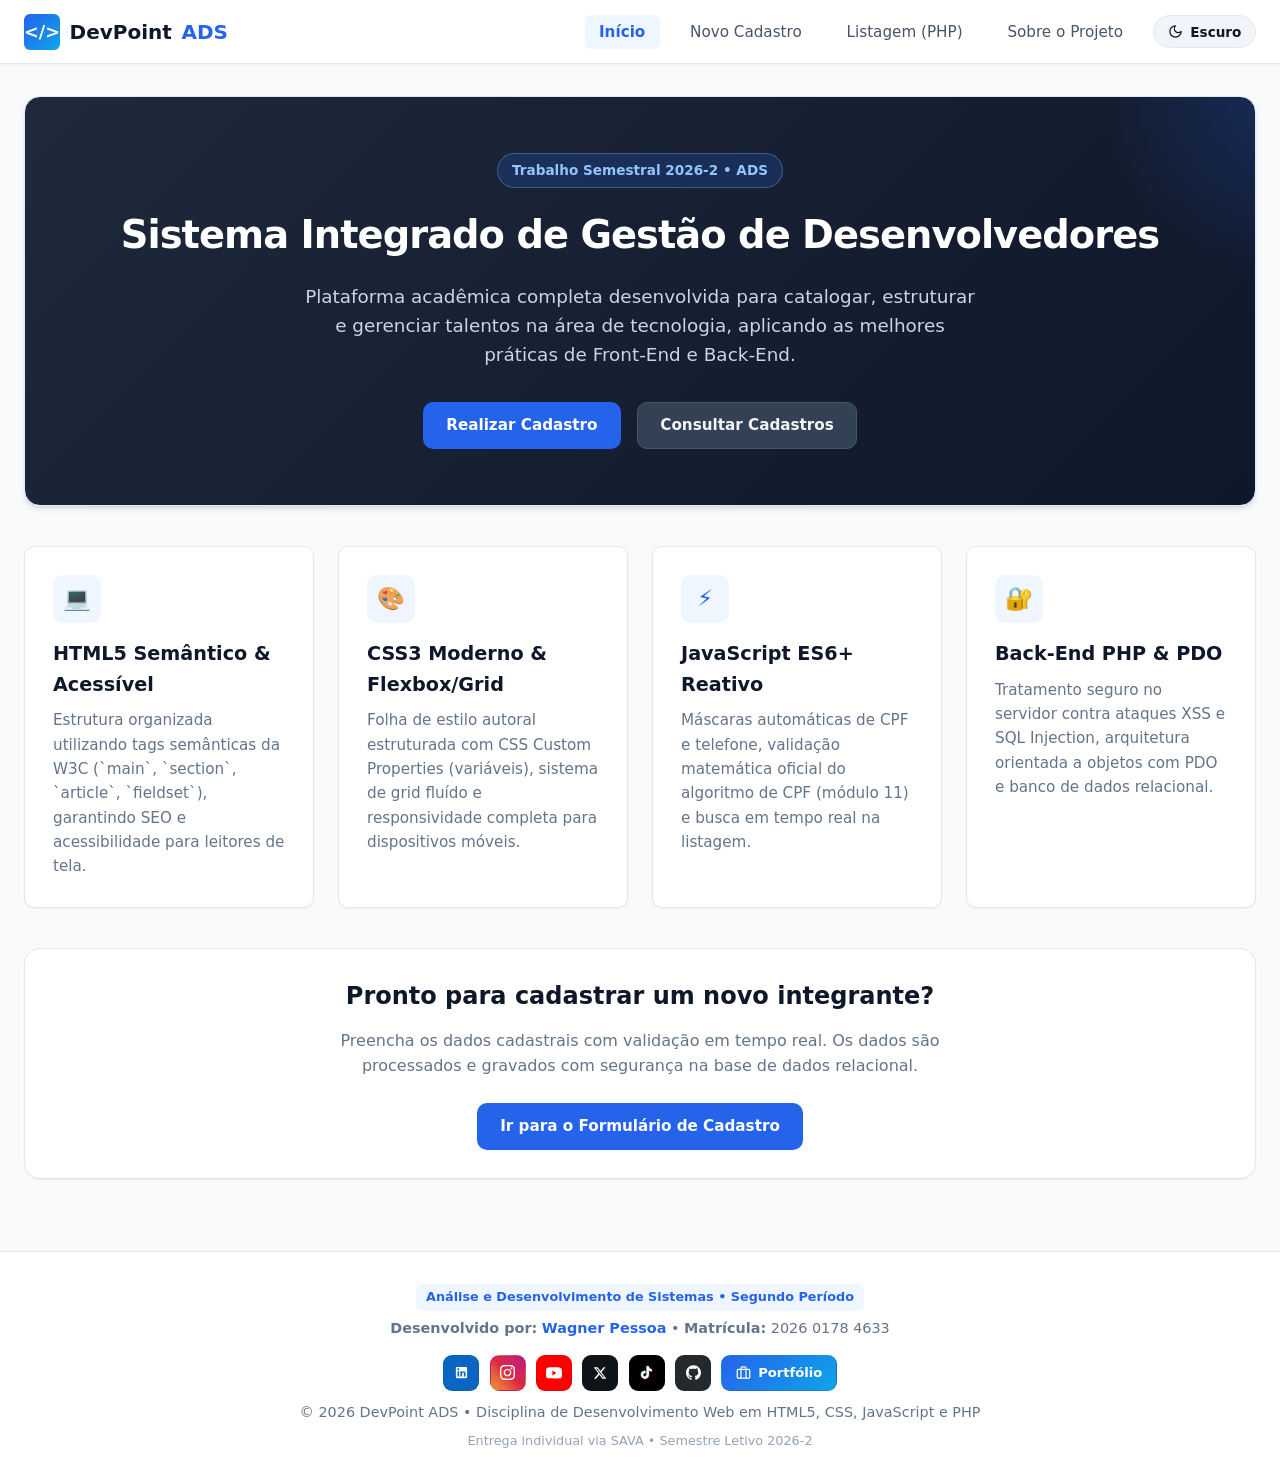
==== commit caabf61d: "style: atualiza espaçamento dos ícones de redes sociais no rodapé" ====
--- a/Introducao_Programacao_De_Computadores/Desenv. Web em Html5, Css, Javascript e Php/index.html
+++ b/Introducao_Programacao_De_Computadores/Desenv. Web em Html5, Css, Javascript e Php/index.html
@@ -116,7 +116,7 @@
                     <svg viewBox="0 0 24 24" width="16" height="16" fill="currentColor" aria-hidden="true"><path d="M23.498 6.186a3.016 3.016 0 0 0-2.122-2.136C19.505 3.545 12 3.545 12 3.545s-7.505 0-9.377.505A3.017 3.017 0 0 0 .502 6.186C0 8.07 0 12 0 12s0 3.93.502 5.814a3.016 3.016 0 0 0 2.122 2.136c1.871.505 9.376.505 9.376.505s7.505 0 9.377-.505a3.015 3.015 0 0 0 2.122-2.136C24 15.93 24 12 24 12s0-3.93-.502-5.814zM9.545 15.568V8.432L15.818 12l-6.273 3.568z"/></svg>
                 </a>
                 <a href="https://x.com/WagnerPessoaDEV" target="_blank" rel="noopener noreferrer" class="social-btn social-btn-x" title="X (Twitter)">
-                    <svg viewBox="0 0 24 24" width="13" height="13" fill="currentColor" aria-hidden="true"><path d="M18.244 2.25h3.308l-7.227 8.26 8.502 11.24H16.17l-5.214-6.817L4.99 21.75H1.68l7.73-8.835L1.254 2.25H8.08l4.713 6.231zm-1.161 17.52h1.833L7.084 4.126H5.117z"/></svg>
+                    <svg viewBox="0 0 24 24" width="14" height="14" fill="currentColor" aria-hidden="true"><path d="M18.244 2.25h3.308l-7.227 8.26 8.502 11.24H16.17l-5.214-6.817L4.99 21.75H1.68l7.73-8.835L1.254 2.25H8.08l4.713 6.231zm-1.161 17.52h1.833L7.084 4.126H5.117z"/></svg>
                 </a>
                 <a href="https://www.tiktok.com/@wagnerpessoadev" target="_blank" rel="noopener noreferrer" class="social-btn social-btn-tiktok" title="TikTok">
                     <svg viewBox="0 0 24 24" width="15" height="15" aria-hidden="true">
--- a/Introducao_Programacao_De_Computadores/Desenv. Web em Html5, Css, Javascript e Php/css/style.css
+++ b/Introducao_Programacao_De_Computadores/Desenv. Web em Html5, Css, Javascript e Php/css/style.css
@@ -621,10 +621,11 @@
 }
 
 .footer-socials .social-btn {
-  width: 34px;
-  height: 34px;
+  width: 36px;
+  height: 36px;
   padding: 0;
-  border-radius: 8px;
+  border-radius: 9px;
+  border: 1px solid rgba(15, 23, 42, 0.08);
 }
 
 .social-btn-linkedin {
@@ -664,15 +665,23 @@
 
 .footer-socials .social-btn-portfolio {
   width: auto;
-  padding: 0 0.8rem;
-  gap: 0.4rem;
-  font-size: 0.8rem;
-}
-
-[data-theme="dark"] .social-btn-x,
-[data-theme="dark"] .social-btn-tiktok,
-[data-theme="dark"] .social-btn-github {
-  box-shadow: inset 0 0 0 1px rgba(255, 255, 255, 0.18);
+  height: 36px;
+  padding: 0 0.85rem;
+  gap: 0.45rem;
+  font-size: 0.82rem;
+}
+
+[data-theme="dark"] .footer-socials .social-btn,
+[data-theme="dark"] .author-socials .social-btn {
+  border: 1px solid rgba(255, 255, 255, 0.16);
+}
+
+[data-theme="dark"] .social-btn-x {
+  background-color: #161b22;
+}
+
+[data-theme="dark"] .social-btn-tiktok {
+  background-color: #111318;
 }
 
 .social-btn:hover {
@@ -1067,9 +1076,10 @@
 .footer-socials {
   display: flex;
   justify-content: center;
-  gap: 0.5rem;
-  margin-top: 0.4rem;
-  margin-bottom: 0.2rem;
+  align-items: center;
+  gap: 0.65rem;
+  margin-top: 0.5rem;
+  margin-bottom: 0.25rem;
   flex-wrap: wrap;
 }
 
